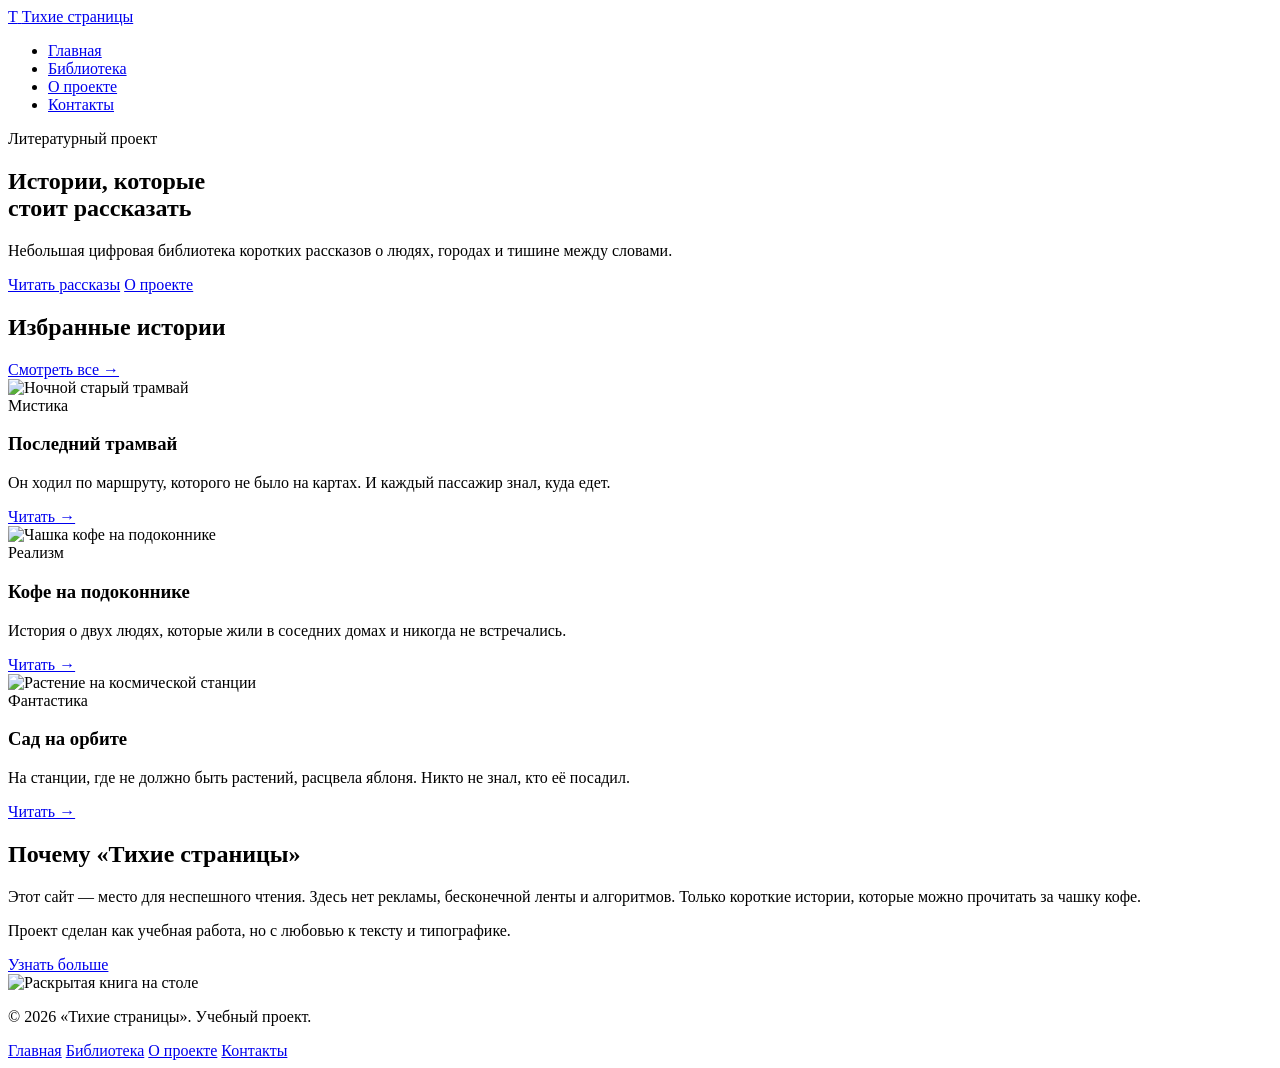
==== index.html @ ff347b94 "Add files via upload" ====
<html lang="ru">
<head>
    <meta charset="UTF-8">
    <meta name="viewport" content="width=device-width, initial-scale=1.0">
    <title>Тихие страницы — истории и рассказы</title>
    <link rel="preconnect" href="https://fonts.googleapis.com">
    <link rel="preconnect" href="https://fonts.gstatic.com" crossorigin>
    <link href="https://fonts.googleapis.com/css2?family=Inter:wght@400;500;600&family=Playfair+Display:ital,wght@0,600;0,700;1,600&display=swap" rel="stylesheet">
    <link rel="stylesheet" href="css/style.css">
</head>
<body>

    <header class="site-header">
        <div class="container header-inner">
            <a href="index.html" class="logo">
                <span class="logo-mark">Т</span>
                <span class="logo-text">Тихие страницы</span>
            </a>

            <nav class="main-nav" aria-label="Основная навигация">
                <ul>
                    <li><a href="index.html" class="active">Главная</a></li>
                    <li><a href="stories.html">Библиотека</a></li>
                    <li><a href="about.html">О проекте</a></li>
                    <li><a href="contact.html">Контакты</a></li>
                </ul>
            </nav>
        </div>
    </header>

    <main>

        <section class="hero">
            <div class="container hero-inner">
                <p class="hero-kicker">Литературный проект</p>
                <h1 class="hero-title">Истории, которые<br>стоит рассказать</h1>
                <p class="hero-subtitle">
                    Небольшая цифровая библиотека коротких рассказов о людях, городах и тишине между словами.
                </p>
                <div class="hero-actions">
                    <a href="stories.html" class="btn btn-primary">Читать рассказы</a>
                    <a href="about.html" class="btn btn-ghost">О проекте</a>
                </div>
            </div>
        </section>

        <section class="featured section">
            <div class="container">
                <div class="section-head">
                    <h2 class="section-title">Избранные истории</h2>
                    <a href="stories.html" class="link-more">Смотреть все →</a>
                </div>

                <div class="card-grid">

                    <article class="story-card">
                        <!-- картинка: ночной старый трамвай на пустой улице -->
                        <img class="card-cover" src="images/cover-tram.jpg" alt="Ночной старый трамвай" loading="lazy">
                        <div class="card-body">
                            <span class="card-tag">Мистика</span>
                            <h3 class="card-title">Последний трамвай</h3>
                            <p class="card-excerpt">
                                Он ходил по маршруту, которого не было на картах. И каждый пассажир знал, куда едет.
                            </p>
                            <a href="#" class="card-link" aria-label="Читать рассказ «Последний трамвай»">Читать →</a>
                        </div>
                    </article>

                    <article class="story-card">
                        <!-- картинка: чашка кофе на подоконнике утром -->
                        <img class="card-cover" src="images/cover-coffee.jpg" alt="Чашка кофе на подоконнике" loading="lazy">
                        <div class="card-body">
                            <span class="card-tag">Реализм</span>
                            <h3 class="card-title">Кофе на подоконнике</h3>
                            <p class="card-excerpt">
                                История о двух людях, которые жили в соседних домах и никогда не встречались.
                            </p>
                            <a href="#" class="card-link" aria-label="Читать рассказ «Кофе на подоконнике»">Читать →</a>
                        </div>
                    </article>

                    <article class="story-card">
                        <!-- картинка: растение на космической станции -->
                        <img class="card-cover" src="images/cover-orbit.jpg" alt="Растение на космической станции" loading="lazy">
                        <div class="card-body">
                            <span class="card-tag">Фантастика</span>
                            <h3 class="card-title">Сад на орбите</h3>
                            <p class="card-excerpt">
                                На станции, где не должно быть растений, расцвела яблоня. Никто не знал, кто её посадил.
                            </p>
                            <a href="#" class="card-link" aria-label="Читать рассказ «Сад на орбите»">Читать →</a>
                        </div>
                    </article>

                </div>
            </div>
        </section>

        <section class="about-preview section">
            <div class="container about-preview-inner">
                <div class="about-text">
                    <h2 class="section-title">Почему «Тихие страницы»</h2>
                    <p>
                        Этот сайт — место для неспешного чтения. Здесь нет рекламы, бесконечной ленты и алгоритмов.
                        Только короткие истории, которые можно прочитать за чашку кофе.
                    </p>
                    <p>
                        Проект сделан как учебная работа, но с любовью к тексту и типографике.
                    </p>
                    <a href="about.html" class="btn btn-outline">Узнать больше</a>
                </div>

                <div class="about-visual">
                    <!-- картинка: раскрытая книга на столе при тёплом свете -->
                    <img class="about-visual-img" src="images/about-visual.jpg" alt="Раскрытая книга на столе" loading="lazy">
                </div>
            </div>
        </section>

    </main>

    <footer class="site-footer">
        <div class="container footer-inner">
            <p class="footer-copy">© 2026 «Тихие страницы». Учебный проект.</p>
            <nav class="footer-nav" aria-label="Навигация в подвале">
                <a href="index.html">Главная</a>
                <a href="stories.html">Библиотека</a>
                <a href="about.html">О проекте</a>
                <a href="contact.html">Контакты</a>
            </nav>
        </div>
    </footer>

</body>
</html>
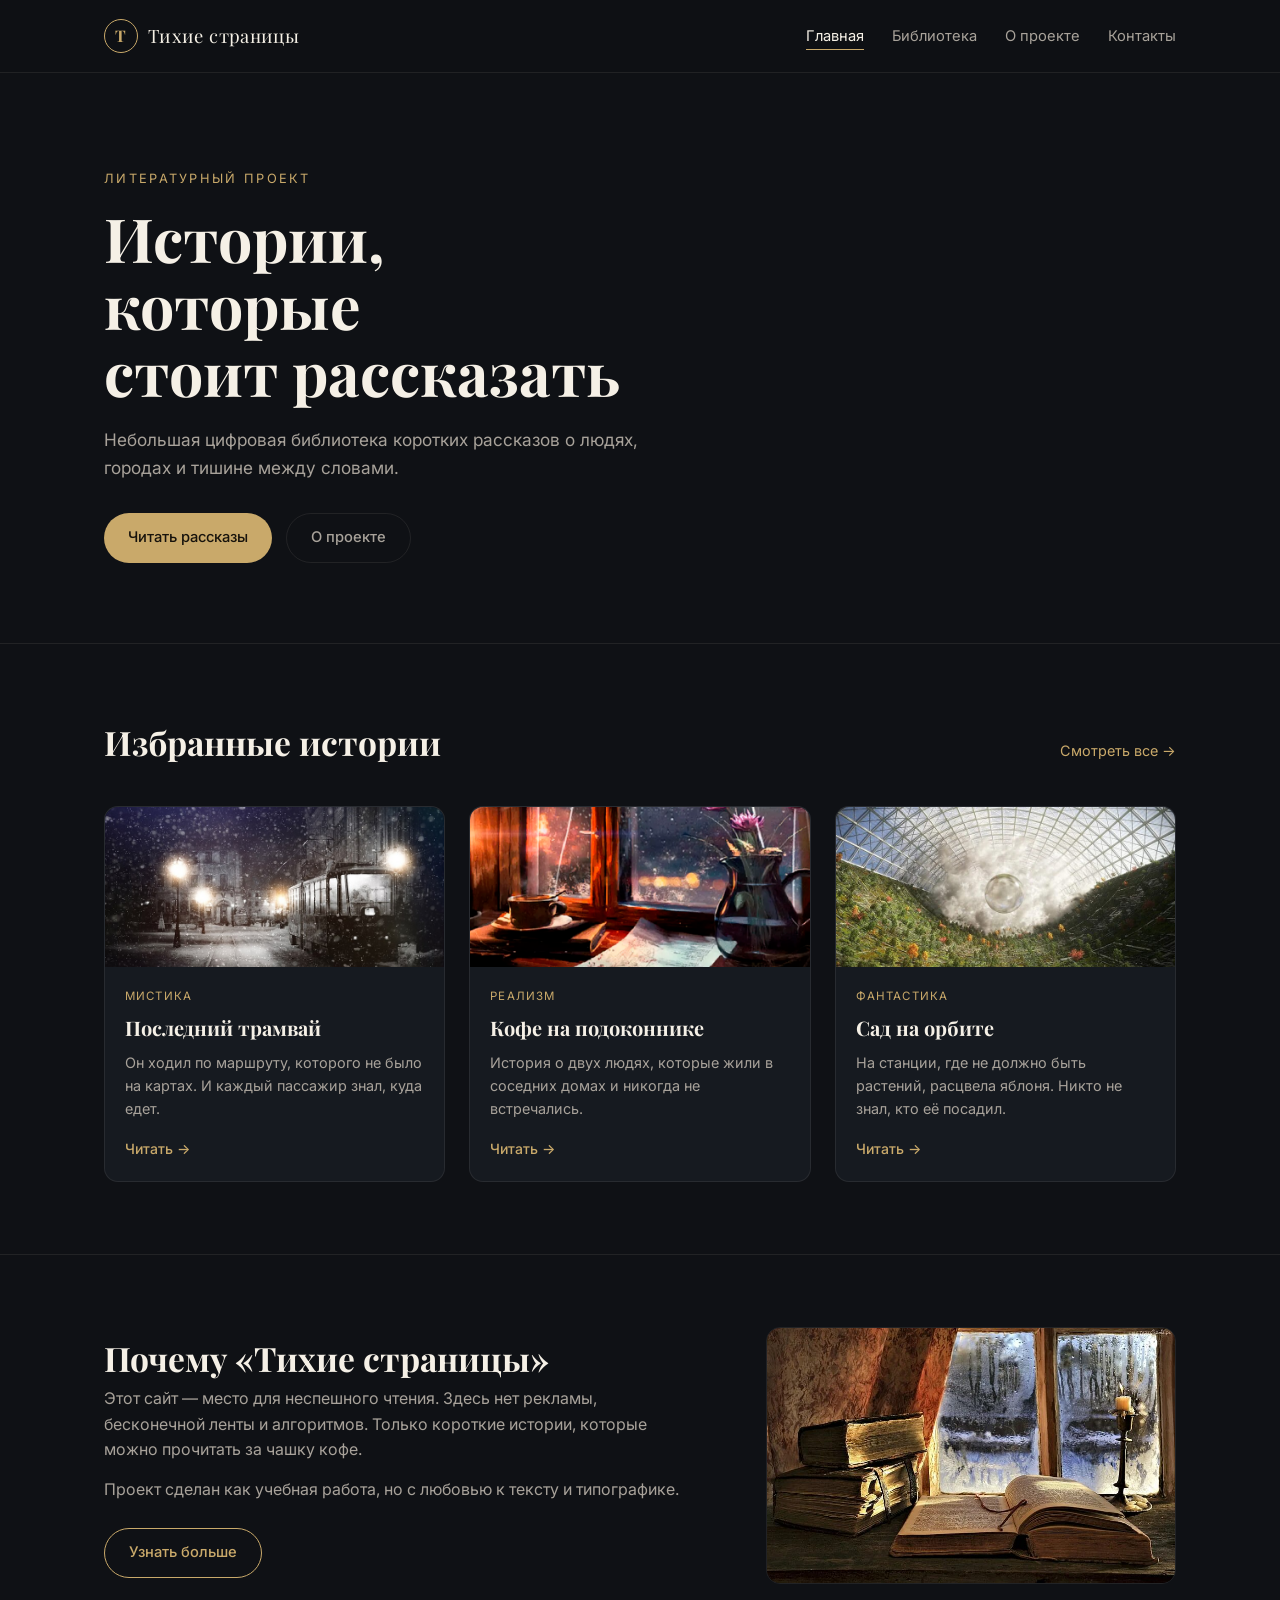
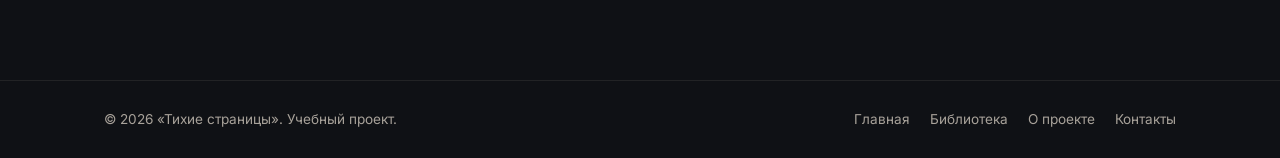
==== commit 9d1ba92a: "index.html" ====
--- a/index.html
+++ b/index.html
@@ -6,7 +6,7 @@
     <link rel="preconnect" href="https://fonts.googleapis.com">
     <link rel="preconnect" href="https://fonts.gstatic.com" crossorigin>
     <link href="https://fonts.googleapis.com/css2?family=Inter:wght@400;500;600&family=Playfair+Display:ital,wght@0,600;0,700;1,600&display=swap" rel="stylesheet">
-    <link rel="stylesheet" href="css/style.css">
+    <link rel="stylesheet" href="style.css">
 </head>
 <body>
 
@@ -55,7 +55,7 @@
 
                     <article class="story-card">
                         <!-- картинка: ночной старый трамвай на пустой улице -->
-                        <img class="card-cover" src="images/cover-tram.jpg" alt="Ночной старый трамвай" loading="lazy">
+                        <img class="card-cover" src="cover-tram.jpg" alt="Ночной старый трамвай" loading="lazy">
                         <div class="card-body">
                             <span class="card-tag">Мистика</span>
                             <h3 class="card-title">Последний трамвай</h3>
@@ -68,7 +68,7 @@
 
                     <article class="story-card">
                         <!-- картинка: чашка кофе на подоконнике утром -->
-                        <img class="card-cover" src="images/cover-coffee.jpg" alt="Чашка кофе на подоконнике" loading="lazy">
+                        <img class="card-cover" src="cover-coffee.jpg" alt="Чашка кофе на подоконнике" loading="lazy">
                         <div class="card-body">
                             <span class="card-tag">Реализм</span>
                             <h3 class="card-title">Кофе на подоконнике</h3>
@@ -81,7 +81,7 @@
 
                     <article class="story-card">
                         <!-- картинка: растение на космической станции -->
-                        <img class="card-cover" src="images/cover-orbit.jpg" alt="Растение на космической станции" loading="lazy">
+                        <img class="card-cover" src="cover-orbit.jpg" alt="Растение на космической станции" loading="lazy">
                         <div class="card-body">
                             <span class="card-tag">Фантастика</span>
                             <h3 class="card-title">Сад на орбите</h3>
@@ -112,7 +112,7 @@
 
                 <div class="about-visual">
                     <!-- картинка: раскрытая книга на столе при тёплом свете -->
-                    <img class="about-visual-img" src="images/about-visual.jpg" alt="Раскрытая книга на столе" loading="lazy">
+                    <img class="about-visual-img" src="about-visual.jpg" alt="Раскрытая книга на столе" loading="lazy">
                 </div>
             </div>
         </section>
@@ -132,4 +132,4 @@
     </footer>
 
 </body>
-</html>+</html>
--- a/style.css
+++ b/style.css
@@ -0,0 +1,706 @@
+:root {
+    --bg: #0f1115;
+    --bg-elevated: #161a20;
+    --text: #f5f0e6;
+    --text-muted: #a8a29a;
+    --accent: #c9a96a;
+    --accent-soft: rgba(201, 169, 106, 0.15);
+    --border: rgba(245, 240, 230, 0.08);
+    --radius: 14px;
+    --font-heading: 'Playfair Display', 'Georgia', serif;
+    --font-body: 'Inter', 'Segoe UI', sans-serif;
+    --container: 1120px;
+}
+
+*,
+*::before,
+*::after {
+    box-sizing: border-box;
+}
+
+html {
+    scroll-behavior: smooth;
+}
+
+body {
+    margin: 0;
+    background-color: var(--bg);
+    color: var(--text);
+    font-family: var(--font-body);
+    font-size: 16px;
+    line-height: 1.6;
+    -webkit-font-smoothing: antialiased;
+}
+
+img {
+    max-width: 100%;
+    display: block;
+}
+
+a {
+    color: inherit;
+    text-decoration: none;
+}
+
+ul {
+    list-style: none;
+    margin: 0;
+    padding: 0;
+}
+
+.container {
+    width: 100%;
+    max-width: var(--container);
+    margin: 0 auto;
+    padding: 0 24px;
+}
+
+.site-header {
+    border-bottom: 1px solid var(--border);
+    background-color: rgba(15, 17, 21, 0.85);
+    backdrop-filter: blur(12px);
+    position: sticky;
+    top: 0;
+    z-index: 100;
+}
+
+.header-inner {
+    display: flex;
+    align-items: center;
+    justify-content: space-between;
+    min-height: 72px;
+    gap: 24px;
+}
+
+.logo {
+    display: inline-flex;
+    align-items: center;
+    gap: 10px;
+    font-family: var(--font-heading);
+    font-size: 1.15rem;
+    letter-spacing: 0.02em;
+}
+
+.logo-mark {
+    display: inline-flex;
+    align-items: center;
+    justify-content: center;
+    width: 34px;
+    height: 34px;
+    border: 1px solid var(--accent);
+    border-radius: 50%;
+    color: var(--accent);
+    font-weight: 700;
+    font-size: 1rem;
+}
+
+.main-nav ul {
+    display: flex;
+    gap: 28px;
+}
+
+.main-nav a {
+    font-size: 0.92rem;
+    color: var(--text-muted);
+    transition: color 0.2s ease;
+    padding-bottom: 4px;
+    border-bottom: 1px solid transparent;
+}
+
+.main-nav a:hover,
+.main-nav a.active {
+    color: var(--text);
+    border-bottom-color: var(--accent);
+}
+
+.hero {
+    padding: 96px 0 80px;
+    border-bottom: 1px solid var(--border);
+    background-color: var(--bg);
+}
+
+.hero-kicker {
+    color: var(--accent);
+    font-size: 0.8rem;
+    letter-spacing: 0.18em;
+    text-transform: uppercase;
+    margin: 0 0 16px;
+}
+
+.hero-title {
+    font-family: var(--font-heading);
+    font-size: clamp(2.4rem, 5vw, 3.8rem);
+    line-height: 1.1;
+    margin: 0 0 20px;
+    max-width: 14ch;
+}
+
+.hero-subtitle {
+    color: var(--text-muted);
+    font-size: 1.08rem;
+    max-width: 52ch;
+    margin: 0 0 32px;
+}
+
+.hero-actions {
+    display: flex;
+    flex-wrap: wrap;
+    gap: 14px;
+}
+
+.btn {
+    display: inline-flex;
+    align-items: center;
+    justify-content: center;
+    padding: 12px 24px;
+    border-radius: 999px;
+    font-size: 0.92rem;
+    font-weight: 500;
+    transition: transform 0.15s ease, background-color 0.2s ease, border-color 0.2s ease;
+}
+
+.btn:active {
+    transform: scale(0.98);
+}
+
+.btn-primary {
+    background-color: var(--accent);
+    color: #17130c;
+}
+
+.btn-primary:hover {
+    background-color: #d9bc84;
+}
+
+.btn-ghost {
+    border: 1px solid var(--border);
+    color: var(--text-muted);
+}
+
+.btn-ghost:hover {
+    border-color: var(--accent);
+    color: var(--text);
+}
+
+.btn-outline {
+    border: 1px solid var(--accent);
+    color: var(--accent);
+}
+
+.btn-outline:hover {
+    background-color: var(--accent-soft);
+}
+
+.section {
+    padding: 72px 0;
+}
+
+.section-head {
+    display: flex;
+    align-items: baseline;
+    justify-content: space-between;
+    gap: 24px;
+    margin-bottom: 36px;
+    flex-wrap: wrap;
+}
+
+.section-title {
+    font-family: var(--font-heading);
+    font-size: clamp(1.6rem, 3vw, 2.1rem);
+    margin: 0;
+}
+
+.link-more {
+    color: var(--accent);
+    font-size: 0.9rem;
+    white-space: nowrap;
+}
+
+.link-more:hover {
+    text-decoration: underline;
+}
+
+.card-grid {
+    display: grid;
+    grid-template-columns: repeat(auto-fill, minmax(280px, 1fr));
+    gap: 24px;
+}
+
+.story-card {
+    background-color: var(--bg-elevated);
+    border: 1px solid var(--border);
+    border-radius: var(--radius);
+    overflow: hidden;
+    display: flex;
+    flex-direction: column;
+    transition: transform 0.2s ease, border-color 0.2s ease;
+}
+
+.story-card:hover {
+    transform: translateY(-4px);
+    border-color: var(--accent-soft);
+}
+
+.card-cover {
+    width: 100%;
+    height: 160px;
+    object-fit: cover;
+    display: block;
+}
+
+.card-body {
+    padding: 20px;
+    display: flex;
+    flex-direction: column;
+    gap: 10px;
+    flex: 1;
+}
+
+.card-tag {
+    font-size: 0.72rem;
+    letter-spacing: 0.1em;
+    text-transform: uppercase;
+    color: var(--accent);
+}
+
+.card-title {
+    font-family: var(--font-heading);
+    font-size: 1.25rem;
+    margin: 0;
+    line-height: 1.3;
+}
+
+.card-excerpt {
+    color: var(--text-muted);
+    font-size: 0.9rem;
+    margin: 0;
+    flex: 1;
+}
+
+.card-link {
+    color: var(--accent);
+    font-size: 0.88rem;
+    font-weight: 500;
+    margin-top: 8px;
+}
+
+.card-link:hover {
+    text-decoration: underline;
+}
+
+.about-preview {
+    border-top: 1px solid var(--border);
+}
+
+.about-preview-inner {
+    display: grid;
+    grid-template-columns: 1.2fr 0.8fr;
+    gap: 48px;
+    align-items: center;
+}
+
+.about-text p {
+    color: var(--text-muted);
+    margin: 0 0 14px;
+    max-width: 58ch;
+}
+
+.about-text .btn {
+    margin-top: 12px;
+}
+
+.about-visual-img {
+    width: 100%;
+    height: 100%;
+    min-height: 200px;
+    max-height: 320px;
+    object-fit: cover;
+    border-radius: var(--radius);
+    border: 1px solid var(--border);
+}
+
+.site-footer {
+    border-top: 1px solid var(--border);
+    padding: 28px 0;
+    margin-top: 24px;
+}
+
+.footer-inner {
+    display: flex;
+    align-items: center;
+    justify-content: space-between;
+    gap: 20px;
+    flex-wrap: wrap;
+}
+
+.footer-copy {
+    color: var(--text-muted);
+    font-size: 0.85rem;
+    margin: 0;
+}
+
+.footer-nav {
+    display: flex;
+    gap: 20px;
+    flex-wrap: wrap;
+}
+
+.footer-nav a {
+    color: var(--text-muted);
+    font-size: 0.85rem;
+    transition: color 0.2s ease;
+}
+
+.footer-nav a:hover {
+    color: var(--accent);
+}
+
+@media (max-width: 820px) {
+    .header-inner {
+        flex-direction: column;
+        justify-content: center;
+        padding: 16px 0;
+        gap: 12px;
+    }
+
+    .main-nav ul {
+        gap: 18px;
+        flex-wrap: wrap;
+        justify-content: center;
+    }
+
+    .hero {
+        padding: 64px 0 56px;
+    }
+
+    .about-preview-inner {
+        grid-template-columns: 1fr;
+        gap: 28px;
+    }
+
+    .section {
+        padding: 52px 0;
+    }
+}
+
+@media (max-width: 480px) {
+    .container {
+        padding: 0 16px;
+    }
+
+    .hero-title {
+        font-size: 2rem;
+    }
+
+    .hero-actions {
+        flex-direction: column;
+        align-items: stretch;
+    }
+
+    .btn {
+        width: 100%;
+    }
+
+    .section-head {
+        flex-direction: column;
+        align-items: flex-start;
+        gap: 8px;
+    }
+}
+.page-header {
+    padding: 64px 0 32px;
+    border-bottom: 1px solid var(--border);
+    background: radial-gradient(ellipse at 50% 0%, rgba(201, 169, 106, 0.05), transparent 70%);
+    text-align: center;
+}
+
+.page-title {
+    font-family: var(--font-heading);
+    font-size: clamp(2.2rem, 4vw, 3.2rem);
+    margin: 0 0 12px;
+    color: var(--accent);
+}
+
+.page-desc {
+    color: var(--text-muted);
+    font-size: 1.05rem;
+    max-width: 60ch;
+    margin: 0 auto;
+}
+
+.catalog {
+    padding-top: 48px;
+}
+.bg-elevated {
+    background-color: var(--bg-elevated);
+    border-top: 1px solid var(--border);
+    border-bottom: 1px solid var(--border);
+}
+
+.text-center {
+    text-align: center;
+}
+
+.about-manifesto {
+    max-width: 800px;
+    margin: 0 auto;
+    text-align: center;
+}
+
+.about-manifesto .section-title {
+    margin-bottom: 24px;
+}
+
+.manifesto-lead {
+    font-family: var(--font-heading);
+    font-size: 1.4rem;
+    color: var(--text);
+    line-height: 1.5;
+    margin-bottom: 20px;
+}
+
+.about-manifesto p {
+    color: var(--text-muted);
+    font-size: 1.05rem;
+    line-height: 1.7;
+    margin-bottom: 16px;
+}
+
+/* Сетка принципов */
+.principles-grid {
+    display: grid;
+    grid-template-columns: repeat(auto-fit, minmax(250px, 1fr));
+    gap: 32px;
+}
+
+.principle-card {
+    padding: 32px;
+    background-color: var(--bg);
+    border: 1px solid var(--border);
+    border-radius: var(--radius);
+    transition: transform 0.2s ease, border-color 0.2s ease;
+}
+
+.principle-card:hover {
+    transform: translateY(-4px);
+    border-color: var(--accent-soft);
+}
+
+.principle-num {
+    display: block;
+    font-family: var(--font-heading);
+    font-size: 2.5rem;
+    color: var(--accent);
+    opacity: 0.5;
+    margin-bottom: 16px;
+    line-height: 1;
+}
+
+.principle-card h3 {
+    margin-top: 0;
+    margin-bottom: 12px;
+}
+
+.principle-card p {
+    color: var(--text-muted);
+    font-size: 0.95rem;
+    margin: 0;
+}
+
+/* Цитата */
+.quote-block {
+    max-width: 900px;
+    margin: 0 auto;
+    text-align: center;
+    padding: 48px 24px;
+    border-top: 1px solid var(--border);
+    border-bottom: 1px solid var(--border);
+    background: radial-gradient(ellipse at center, rgba(201, 169, 106, 0.03), transparent 70%);
+}
+
+.quote-text {
+    font-family: var(--font-heading);
+    font-size: clamp(1.5rem, 3vw, 2rem);
+    line-height: 1.4;
+    color: var(--text);
+    font-style: italic;
+    margin: 0 0 16px;
+}
+
+.quote-author {
+    color: var(--accent);
+    font-size: 0.9rem;
+    letter-spacing: 0.1em;
+    text-transform: uppercase;
+}
+
+@media (max-width: 480px) {
+    .manifesto-lead {
+        font-size: 1.2rem;
+    }
+    .principle-card {
+        padding: 24px;
+    }
+}
+.contact-container {
+    display: grid;
+    grid-template-columns: 1fr 1fr; /* Сделал колонки равными */
+    gap: 48px;
+    align-items: start;
+    max-width: 1000px;
+    margin: 0 auto;
+}
+
+/* Форма */
+.contact-form {
+    display: flex;
+    flex-direction: column;
+    gap: 20px;
+}
+
+.form-group {
+    display: flex;
+    flex-direction: column;
+    gap: 8px;
+}
+
+.form-group label {
+    font-size: 0.9rem;
+    color: var(--text-muted);
+    font-weight: 500;
+}
+
+.form-group input,
+.form-group textarea {
+    background-color: var(--bg-elevated);
+    border: 1px solid var(--border);
+    border-radius: 8px;
+    padding: 14px 16px;
+    color: var(--text);
+    font-family: var(--font-body);
+    font-size: 1rem;
+    transition: border-color 0.2s ease, box-shadow 0.2s ease;
+}
+
+.form-group input:focus,
+.form-group textarea:focus {
+    outline: none;
+    border-color: var(--accent);
+    box-shadow: 0 0 0 3px var(--accent-soft);
+}
+
+.form-group textarea {
+    resize: vertical;
+    min-height: 140px;
+}
+
+.contact-form .btn {
+    align-self: flex-start;
+    cursor: pointer;
+    border: none;
+    font-family: inherit;
+    margin-top: 8px;
+}
+
+/* Правая колонка */
+.contact-info {
+    background-color: var(--bg-elevated);
+    padding: 32px;
+    border-radius: var(--radius);
+    border: 1px solid var(--border);
+}
+
+/* Карточка редактора */
+.editor-card {
+    display: flex;
+    align-items: center;
+    gap: 16px;
+    margin-bottom: 24px;
+    padding-bottom: 24px;
+    border-bottom: 1px solid var(--border);
+}
+
+.editor-avatar {
+    width: 72px;
+    height: 72px;
+    border-radius: 50%;
+    object-fit: cover; /* Чтобы фото не плющилось, а обрезалось ровно в круг */
+    border: 2px solid var(--accent);
+    flex-shrink: 0;
+}
+.editor-role {
+    font-size: 0.85rem;
+    color: var(--accent);
+    text-transform: uppercase;
+    letter-spacing: 0.05em;
+    margin: 0;
+}
+
+.contact-text {
+    color: var(--text-muted);
+    font-size: 0.95rem;
+    margin-bottom: 24px;
+    line-height: 1.6;
+}
+
+/* Список контактов */
+.contact-list {
+    display: flex;
+    flex-direction: column;
+    gap: 16px;
+    margin-bottom: 32px;
+}
+
+.contact-list li {
+    display: flex;
+    flex-direction: column;
+    gap: 4px;
+}
+
+.contact-label {
+    font-size: 0.8rem;
+    text-transform: uppercase;
+    letter-spacing: 0.05em;
+    color: var(--accent);
+}
+
+.contact-list a,
+.contact-list span {
+    font-size: 1.05rem;
+    color: var(--text);
+    transition: color 0.2s ease;
+}
+
+.contact-list a:hover {
+    color: var(--accent);
+}
+
+/* Соцсети */
+.socials {
+    display: flex;
+    gap: 12px;
+    flex-wrap: wrap;
+}
+
+.social-link {
+    display: inline-block;
+    padding: 8px 16px;
+    border: 1px solid var(--border);
+    border-radius: 999px;
+    font-size: 0.85rem;
+    color: var(--text-muted);
+    transition: border-color 0.2s ease, color 0.2s ease;
+}
+
+.social-link:hover {
+    border-color: var(--accent);
+    color: var(--text);
+}
+
+/* Адаптивность */
+@media (max-width: 820px) {
+    .contact-container {
+        grid-template-columns: 1fr;
+        gap: 40px;
+    }
+}
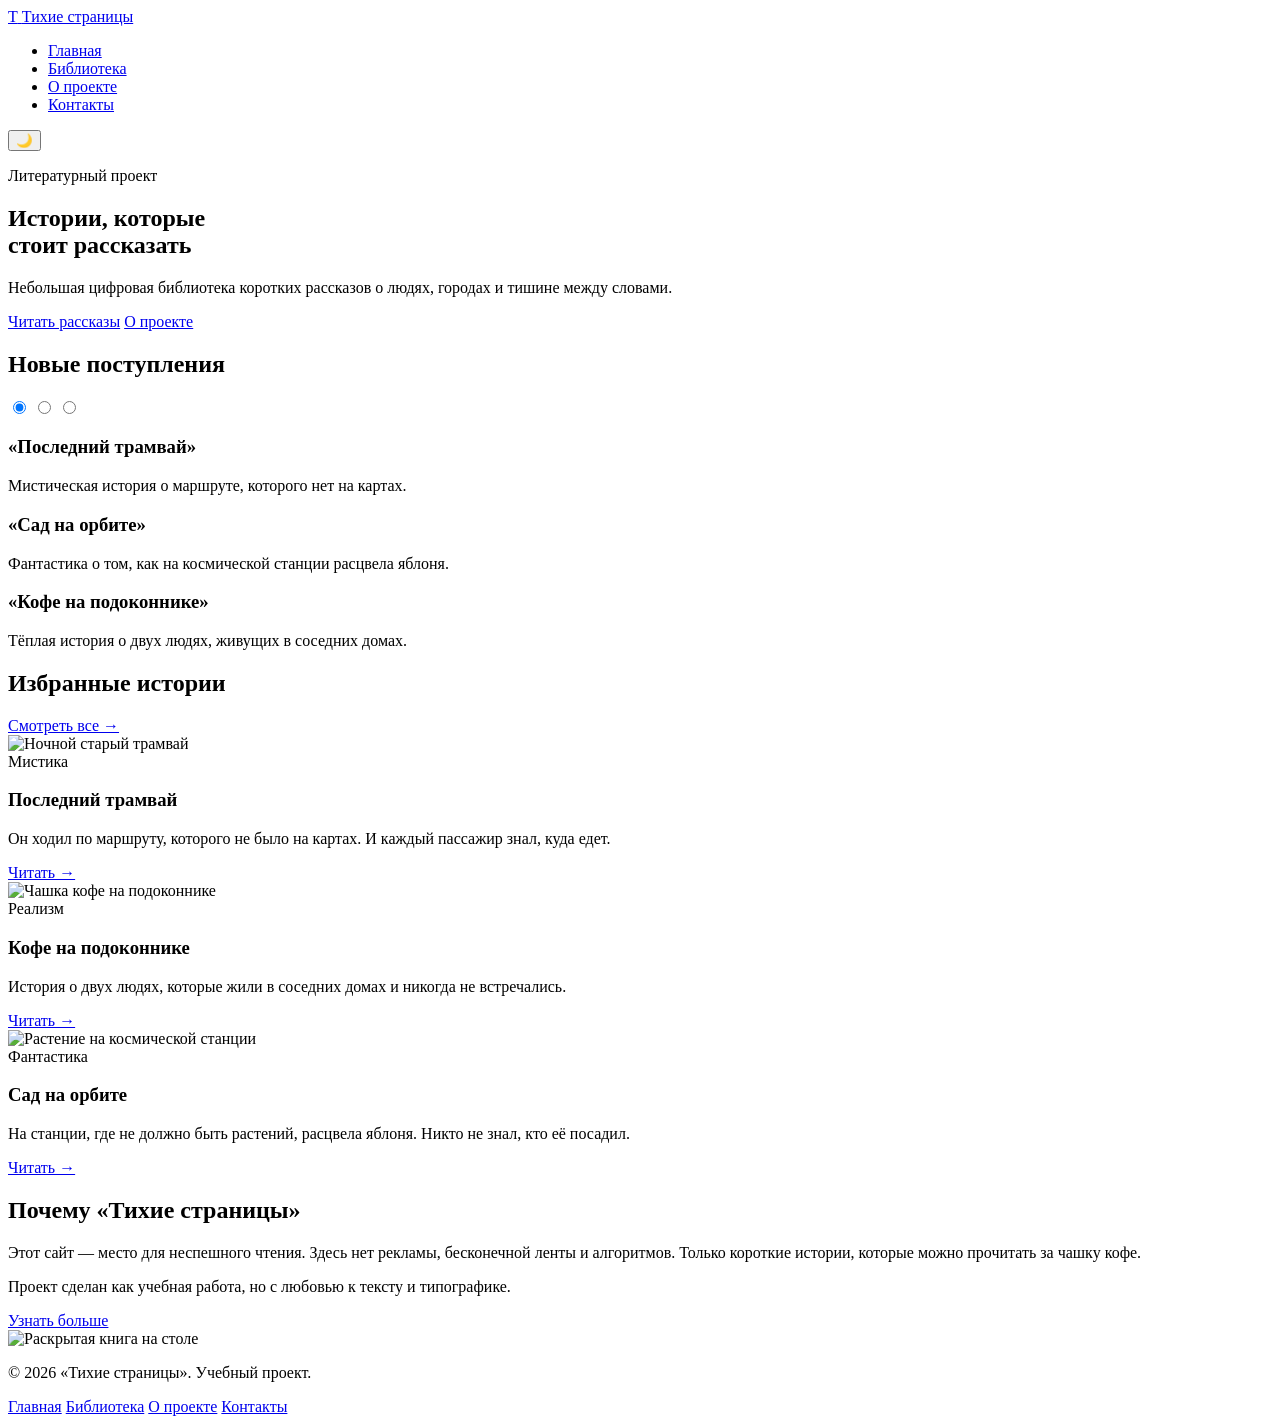
==== commit 6dc678f1: "index.html" ====
--- a/index.html
+++ b/index.html
@@ -6,7 +6,7 @@
     <link rel="preconnect" href="https://fonts.googleapis.com">
     <link rel="preconnect" href="https://fonts.gstatic.com" crossorigin>
     <link href="https://fonts.googleapis.com/css2?family=Inter:wght@400;500;600&family=Playfair+Display:ital,wght@0,600;0,700;1,600&display=swap" rel="stylesheet">
-    <link rel="stylesheet" href="style.css">
+    <link rel="stylesheet" href="css/style.css">
 </head>
 <body>
 
@@ -24,7 +24,8 @@
                     <li><a href="about.html">О проекте</a></li>
                     <li><a href="contact.html">Контакты</a></li>
                 </ul>
-            </nav>
+          <button id="theme-toggle" class="theme-btn" title="Сменить тему">🌙</button> 
+ </nav>
         </div>
     </header>
 
@@ -42,6 +43,38 @@
                     <a href="about.html" class="btn btn-ghost">О проекте</a>
                 </div>
             </div>
+<!-- АДАПТИВНЫЙ СЛАЙДЕР -->
+        <section class="slider-section section">
+            <div class="container">
+                <h2 class="section-title">Новые поступления</h2>
+                <div class="slider-container">
+                    <input type="radio" name="slider" id="slide1" checked>
+                    <input type="radio" name="slider" id="slide2">
+                    <input type="radio" name="slider" id="slide3">
+                    
+                    <div class="slides">
+                        <div class="slide slide-content-1">
+                            <h3>«Последний трамвай»</h3>
+                            <p>Мистическая история о маршруте, которого нет на картах.</p>
+                        </div>
+                        <div class="slide slide-content-2">
+                            <h3>«Сад на орбите»</h3>
+                            <p>Фантастика о том, как на космической станции расцвела яблоня.</p>
+                        </div>
+                        <div class="slide slide-content-3">
+                            <h3>«Кофе на подоконнике»</h3>
+                            <p>Тёплая история о двух людях, живущих в соседних домах.</p>
+                        </div>
+                    </div>
+                    
+                    <div class="slider-nav">
+                        <label for="slide1"></label>
+                        <label for="slide2"></label>
+                        <label for="slide3"></label>
+                    </div>
+                </div>
+            </div>
+        </section>
         </section>
 
         <section class="featured section">
@@ -55,7 +88,7 @@
 
                     <article class="story-card">
                         <!-- картинка: ночной старый трамвай на пустой улице -->
-                        <img class="card-cover" src="cover-tram.jpg" alt="Ночной старый трамвай" loading="lazy">
+                        <img class="card-cover" src="images/cover-tram.jpg" alt="Ночной старый трамвай" loading="lazy">
                         <div class="card-body">
                             <span class="card-tag">Мистика</span>
                             <h3 class="card-title">Последний трамвай</h3>
@@ -68,7 +101,7 @@
 
                     <article class="story-card">
                         <!-- картинка: чашка кофе на подоконнике утром -->
-                        <img class="card-cover" src="cover-coffee.jpg" alt="Чашка кофе на подоконнике" loading="lazy">
+                        <img class="card-cover" src="images/cover-coffee.jpg" alt="Чашка кофе на подоконнике" loading="lazy">
                         <div class="card-body">
                             <span class="card-tag">Реализм</span>
                             <h3 class="card-title">Кофе на подоконнике</h3>
@@ -81,7 +114,7 @@
 
                     <article class="story-card">
                         <!-- картинка: растение на космической станции -->
-                        <img class="card-cover" src="cover-orbit.jpg" alt="Растение на космической станции" loading="lazy">
+                        <img class="card-cover" src="images/cover-orbit.jpg" alt="Растение на космической станции" loading="lazy">
                         <div class="card-body">
                             <span class="card-tag">Фантастика</span>
                             <h3 class="card-title">Сад на орбите</h3>
@@ -112,7 +145,7 @@
 
                 <div class="about-visual">
                     <!-- картинка: раскрытая книга на столе при тёплом свете -->
-                    <img class="about-visual-img" src="about-visual.jpg" alt="Раскрытая книга на столе" loading="lazy">
+                    <img class="about-visual-img" src="images/about-visual.jpg" alt="Раскрытая книга на столе" loading="lazy">
                 </div>
             </div>
         </section>
@@ -130,6 +163,6 @@
             </nav>
         </div>
     </footer>
-
+<script src="script.js"></script>
 </body>
 </html>
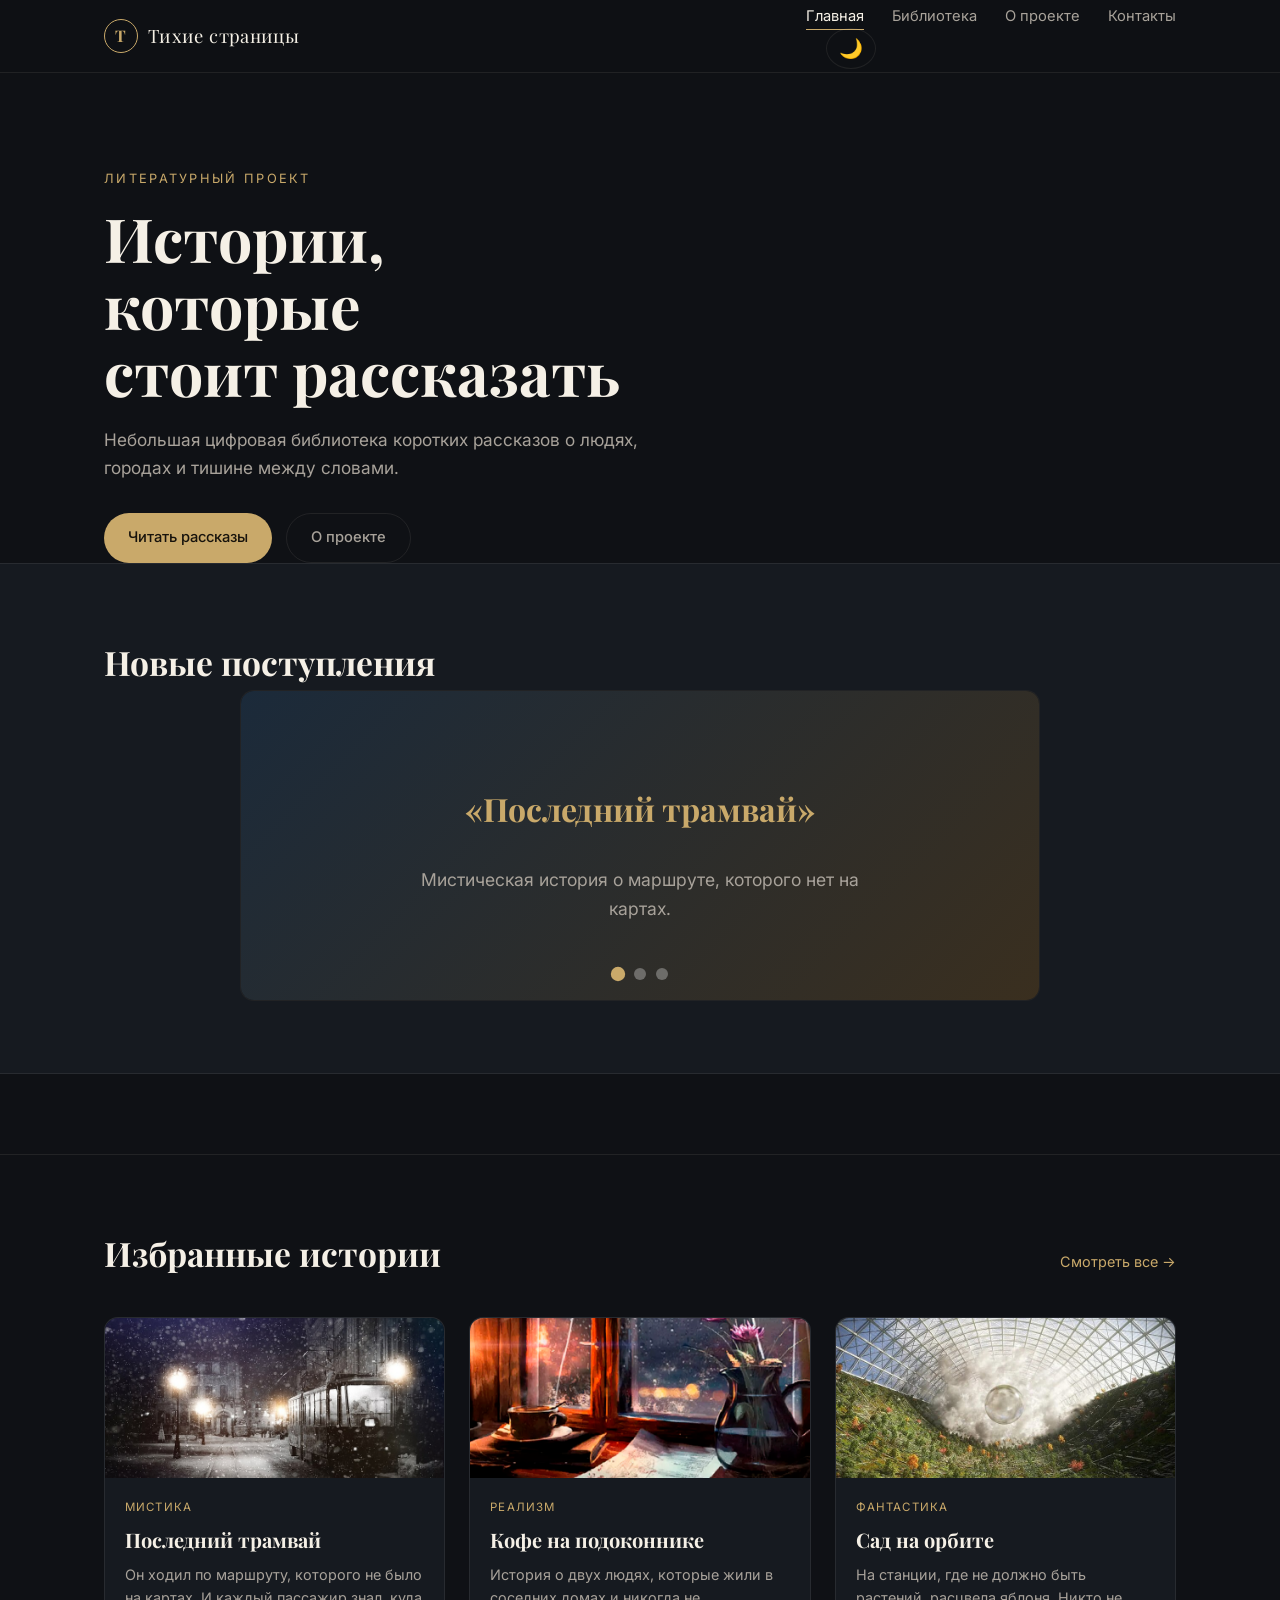
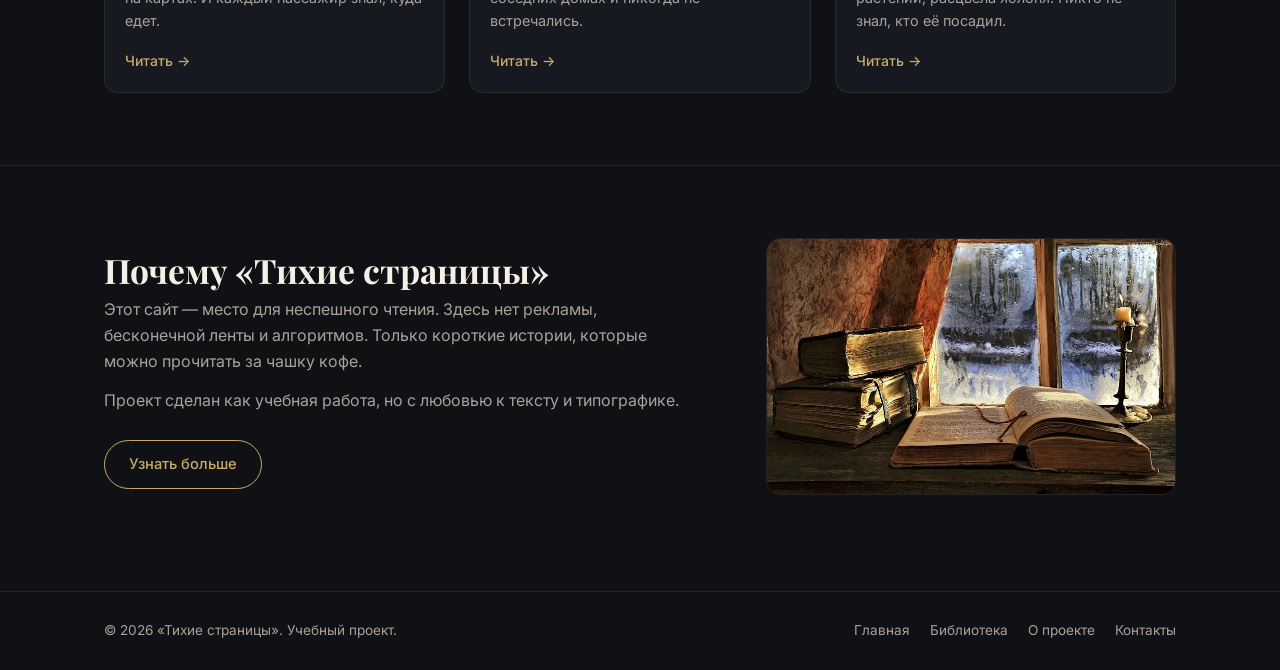
==== commit 114323bd: "index.html" ====
--- a/index.html
+++ b/index.html
@@ -6,7 +6,7 @@
     <link rel="preconnect" href="https://fonts.googleapis.com">
     <link rel="preconnect" href="https://fonts.gstatic.com" crossorigin>
     <link href="https://fonts.googleapis.com/css2?family=Inter:wght@400;500;600&family=Playfair+Display:ital,wght@0,600;0,700;1,600&display=swap" rel="stylesheet">
-    <link rel="stylesheet" href="css/style.css">
+    <link rel="stylesheet" href="style.css">
 </head>
 <body>
 
@@ -88,7 +88,7 @@
 
                     <article class="story-card">
                         <!-- картинка: ночной старый трамвай на пустой улице -->
-                        <img class="card-cover" src="images/cover-tram.jpg" alt="Ночной старый трамвай" loading="lazy">
+                        <img class="card-cover" src="cover-tram.jpg" alt="Ночной старый трамвай" loading="lazy">
                         <div class="card-body">
                             <span class="card-tag">Мистика</span>
                             <h3 class="card-title">Последний трамвай</h3>
@@ -101,7 +101,7 @@
 
                     <article class="story-card">
                         <!-- картинка: чашка кофе на подоконнике утром -->
-                        <img class="card-cover" src="images/cover-coffee.jpg" alt="Чашка кофе на подоконнике" loading="lazy">
+                        <img class="card-cover" src="cover-coffee.jpg" alt="Чашка кофе на подоконнике" loading="lazy">
                         <div class="card-body">
                             <span class="card-tag">Реализм</span>
                             <h3 class="card-title">Кофе на подоконнике</h3>
@@ -114,7 +114,7 @@
 
                     <article class="story-card">
                         <!-- картинка: растение на космической станции -->
-                        <img class="card-cover" src="images/cover-orbit.jpg" alt="Растение на космической станции" loading="lazy">
+                        <img class="card-cover" src="cover-orbit.jpg" alt="Растение на космической станции" loading="lazy">
                         <div class="card-body">
                             <span class="card-tag">Фантастика</span>
                             <h3 class="card-title">Сад на орбите</h3>
@@ -145,7 +145,7 @@
 
                 <div class="about-visual">
                     <!-- картинка: раскрытая книга на столе при тёплом свете -->
-                    <img class="about-visual-img" src="images/about-visual.jpg" alt="Раскрытая книга на столе" loading="lazy">
+                    <img class="about-visual-img" src="about-visual.jpg" alt="Раскрытая книга на столе" loading="lazy">
                 </div>
             </div>
         </section>
--- a/style.css
+++ b/style.css
@@ -0,0 +1,822 @@
+:root {
+    --bg: #0f1115;
+    --bg-elevated: #161a20;
+    --text: #f5f0e6;
+    --text-muted: #a8a29a;
+    --accent: #c9a96a;
+    --accent-soft: rgba(201, 169, 106, 0.15);
+    --border: rgba(245, 240, 230, 0.08);
+    --radius: 14px;
+    --font-heading: 'Playfair Display', 'Georgia', serif;
+    --font-body: 'Inter', 'Segoe UI', sans-serif;
+    --container: 1120px;
+}
+
+*,
+*::before,
+*::after {
+    box-sizing: border-box;
+}
+
+html {
+    scroll-behavior: smooth;
+}
+
+body {
+    margin: 0;
+    background-color: var(--bg);
+    color: var(--text);
+    font-family: var(--font-body);
+    font-size: 16px;
+    line-height: 1.6;
+    -webkit-font-smoothing: antialiased;
+}
+
+img {
+    max-width: 100%;
+    display: block;
+}
+
+a {
+    color: inherit;
+    text-decoration: none;
+}
+
+ul {
+    list-style: none;
+    margin: 0;
+    padding: 0;
+}
+
+.container {
+    width: 100%;
+    max-width: var(--container);
+    margin: 0 auto;
+    padding: 0 24px;
+}
+
+.site-header {
+    border-bottom: 1px solid var(--border);
+    background-color: rgba(15, 17, 21, 0.85);
+    backdrop-filter: blur(12px);
+    position: sticky;
+    top: 0;
+    z-index: 100;
+}
+
+.header-inner {
+    display: flex;
+    align-items: center;
+    justify-content: space-between;
+    min-height: 72px;
+    gap: 24px;
+}
+
+.logo {
+    display: inline-flex;
+    align-items: center;
+    gap: 10px;
+    font-family: var(--font-heading);
+    font-size: 1.15rem;
+    letter-spacing: 0.02em;
+}
+
+.logo-mark {
+    display: inline-flex;
+    align-items: center;
+    justify-content: center;
+    width: 34px;
+    height: 34px;
+    border: 1px solid var(--accent);
+    border-radius: 50%;
+    color: var(--accent);
+    font-weight: 700;
+    font-size: 1rem;
+}
+
+.main-nav ul {
+    display: flex;
+    gap: 28px;
+}
+
+.main-nav a {
+    font-size: 0.92rem;
+    color: var(--text-muted);
+    transition: color 0.2s ease;
+    padding-bottom: 4px;
+    border-bottom: 1px solid transparent;
+}
+
+.main-nav a:hover,
+.main-nav a.active {
+    color: var(--text);
+    border-bottom-color: var(--accent);
+}
+
+.hero {
+    padding: 96px 0 80px;
+    border-bottom: 1px solid var(--border);
+    background-color: var(--bg);
+}
+
+.hero-kicker {
+    color: var(--accent);
+    font-size: 0.8rem;
+    letter-spacing: 0.18em;
+    text-transform: uppercase;
+    margin: 0 0 16px;
+}
+
+.hero-title {
+    font-family: var(--font-heading);
+    font-size: clamp(2.4rem, 5vw, 3.8rem);
+    line-height: 1.1;
+    margin: 0 0 20px;
+    max-width: 14ch;
+}
+
+.hero-subtitle {
+    color: var(--text-muted);
+    font-size: 1.08rem;
+    max-width: 52ch;
+    margin: 0 0 32px;
+}
+
+.hero-actions {
+    display: flex;
+    flex-wrap: wrap;
+    gap: 14px;
+}
+
+.btn {
+    display: inline-flex;
+    align-items: center;
+    justify-content: center;
+    padding: 12px 24px;
+    border-radius: 999px;
+    font-size: 0.92rem;
+    font-weight: 500;
+    transition: transform 0.15s ease, background-color 0.2s ease, border-color 0.2s ease;
+}
+
+.btn:active {
+    transform: scale(0.98);
+}
+
+.btn-primary {
+    background-color: var(--accent);
+    color: #17130c;
+}
+
+.btn-primary:hover {
+    background-color: #d9bc84;
+}
+
+.btn-ghost {
+    border: 1px solid var(--border);
+    color: var(--text-muted);
+}
+
+.btn-ghost:hover {
+    border-color: var(--accent);
+    color: var(--text);
+}
+
+.btn-outline {
+    border: 1px solid var(--accent);
+    color: var(--accent);
+}
+
+.btn-outline:hover {
+    background-color: var(--accent-soft);
+}
+
+.section {
+    padding: 72px 0;
+}
+
+.section-head {
+    display: flex;
+    align-items: baseline;
+    justify-content: space-between;
+    gap: 24px;
+    margin-bottom: 36px;
+    flex-wrap: wrap;
+}
+
+.section-title {
+    font-family: var(--font-heading);
+    font-size: clamp(1.6rem, 3vw, 2.1rem);
+    margin: 0;
+}
+
+.link-more {
+    color: var(--accent);
+    font-size: 0.9rem;
+    white-space: nowrap;
+}
+
+.link-more:hover {
+    text-decoration: underline;
+}
+
+.card-grid {
+    display: grid;
+    grid-template-columns: repeat(auto-fill, minmax(280px, 1fr));
+    gap: 24px;
+}
+
+.story-card {
+    background-color: var(--bg-elevated);
+    border: 1px solid var(--border);
+    border-radius: var(--radius);
+    overflow: hidden;
+    display: flex;
+    flex-direction: column;
+    transition: transform 0.2s ease, border-color 0.2s ease;
+}
+
+.story-card:hover {
+    transform: translateY(-4px);
+    border-color: var(--accent-soft);
+}
+
+.card-cover {
+    width: 100%;
+    height: 160px;
+    object-fit: cover;
+    display: block;
+}
+
+.card-body {
+    padding: 20px;
+    display: flex;
+    flex-direction: column;
+    gap: 10px;
+    flex: 1;
+}
+
+.card-tag {
+    font-size: 0.72rem;
+    letter-spacing: 0.1em;
+    text-transform: uppercase;
+    color: var(--accent);
+}
+
+.card-title {
+    font-family: var(--font-heading);
+    font-size: 1.25rem;
+    margin: 0;
+    line-height: 1.3;
+}
+
+.card-excerpt {
+    color: var(--text-muted);
+    font-size: 0.9rem;
+    margin: 0;
+    flex: 1;
+}
+
+.card-link {
+    color: var(--accent);
+    font-size: 0.88rem;
+    font-weight: 500;
+    margin-top: 8px;
+}
+
+.card-link:hover {
+    text-decoration: underline;
+}
+
+.about-preview {
+    border-top: 1px solid var(--border);
+}
+
+.about-preview-inner {
+    display: grid;
+    grid-template-columns: 1.2fr 0.8fr;
+    gap: 48px;
+    align-items: center;
+}
+
+.about-text p {
+    color: var(--text-muted);
+    margin: 0 0 14px;
+    max-width: 58ch;
+}
+
+.about-text .btn {
+    margin-top: 12px;
+}
+
+.about-visual-img {
+    width: 100%;
+    height: 100%;
+    min-height: 200px;
+    max-height: 320px;
+    object-fit: cover;
+    border-radius: var(--radius);
+    border: 1px solid var(--border);
+}
+
+.site-footer {
+    border-top: 1px solid var(--border);
+    padding: 28px 0;
+    margin-top: 24px;
+}
+
+.footer-inner {
+    display: flex;
+    align-items: center;
+    justify-content: space-between;
+    gap: 20px;
+    flex-wrap: wrap;
+}
+
+.footer-copy {
+    color: var(--text-muted);
+    font-size: 0.85rem;
+    margin: 0;
+}
+
+.footer-nav {
+    display: flex;
+    gap: 20px;
+    flex-wrap: wrap;
+}
+
+.footer-nav a {
+    color: var(--text-muted);
+    font-size: 0.85rem;
+    transition: color 0.2s ease;
+}
+
+.footer-nav a:hover {
+    color: var(--accent);
+}
+
+@media (max-width: 820px) {
+    .header-inner {
+        flex-direction: column;
+        justify-content: center;
+        padding: 16px 0;
+        gap: 12px;
+    }
+
+    .main-nav ul {
+        gap: 18px;
+        flex-wrap: wrap;
+        justify-content: center;
+    }
+
+    .hero {
+        padding: 64px 0 56px;
+    }
+
+    .about-preview-inner {
+        grid-template-columns: 1fr;
+        gap: 28px;
+    }
+
+    .section {
+        padding: 52px 0;
+    }
+}
+
+@media (max-width: 480px) {
+    .container {
+        padding: 0 16px;
+    }
+
+    .hero-title {
+        font-size: 2rem;
+    }
+
+    .hero-actions {
+        flex-direction: column;
+        align-items: stretch;
+    }
+
+    .btn {
+        width: 100%;
+    }
+
+    .section-head {
+        flex-direction: column;
+        align-items: flex-start;
+        gap: 8px;
+    }
+}
+.page-header {
+    padding: 64px 0 32px;
+    border-bottom: 1px solid var(--border);
+    background: radial-gradient(ellipse at 50% 0%, rgba(201, 169, 106, 0.05), transparent 70%);
+    text-align: center;
+}
+
+.page-title {
+    font-family: var(--font-heading);
+    font-size: clamp(2.2rem, 4vw, 3.2rem);
+    margin: 0 0 12px;
+    color: var(--accent);
+}
+
+.page-desc {
+    color: var(--text-muted);
+    font-size: 1.05rem;
+    max-width: 60ch;
+    margin: 0 auto;
+}
+
+.catalog {
+    padding-top: 48px;
+}
+.bg-elevated {
+    background-color: var(--bg-elevated);
+    border-top: 1px solid var(--border);
+    border-bottom: 1px solid var(--border);
+}
+
+.text-center {
+    text-align: center;
+}
+
+.about-manifesto {
+    max-width: 800px;
+    margin: 0 auto;
+    text-align: center;
+}
+
+.about-manifesto .section-title {
+    margin-bottom: 24px;
+}
+
+.manifesto-lead {
+    font-family: var(--font-heading);
+    font-size: 1.4rem;
+    color: var(--text);
+    line-height: 1.5;
+    margin-bottom: 20px;
+}
+
+.about-manifesto p {
+    color: var(--text-muted);
+    font-size: 1.05rem;
+    line-height: 1.7;
+    margin-bottom: 16px;
+}
+
+/* Сетка принципов */
+.principles-grid {
+    display: grid;
+    grid-template-columns: repeat(auto-fit, minmax(250px, 1fr));
+    gap: 32px;
+}
+
+.principle-card {
+    padding: 32px;
+    background-color: var(--bg);
+    border: 1px solid var(--border);
+    border-radius: var(--radius);
+    transition: transform 0.2s ease, border-color 0.2s ease;
+}
+
+.principle-card:hover {
+    transform: translateY(-4px);
+    border-color: var(--accent-soft);
+}
+
+.principle-num {
+    display: block;
+    font-family: var(--font-heading);
+    font-size: 2.5rem;
+    color: var(--accent);
+    opacity: 0.5;
+    margin-bottom: 16px;
+    line-height: 1;
+}
+
+.principle-card h3 {
+    margin-top: 0;
+    margin-bottom: 12px;
+}
+
+.principle-card p {
+    color: var(--text-muted);
+    font-size: 0.95rem;
+    margin: 0;
+}
+
+/* Цитата */
+.quote-block {
+    max-width: 900px;
+    margin: 0 auto;
+    text-align: center;
+    padding: 48px 24px;
+    border-top: 1px solid var(--border);
+    border-bottom: 1px solid var(--border);
+    background: radial-gradient(ellipse at center, rgba(201, 169, 106, 0.03), transparent 70%);
+}
+
+.quote-text {
+    font-family: var(--font-heading);
+    font-size: clamp(1.5rem, 3vw, 2rem);
+    line-height: 1.4;
+    color: var(--text);
+    font-style: italic;
+    margin: 0 0 16px;
+}
+
+.quote-author {
+    color: var(--accent);
+    font-size: 0.9rem;
+    letter-spacing: 0.1em;
+    text-transform: uppercase;
+}
+
+@media (max-width: 480px) {
+    .manifesto-lead {
+        font-size: 1.2rem;
+    }
+    .principle-card {
+        padding: 24px;
+    }
+}
+.contact-container {
+    display: grid;
+    grid-template-columns: 1fr 1fr; /* Сделал колонки равными */
+    gap: 48px;
+    align-items: start;
+    max-width: 1000px;
+    margin: 0 auto;
+}
+
+/* Форма */
+.contact-form {
+    display: flex;
+    flex-direction: column;
+    gap: 20px;
+}
+
+.form-group {
+    display: flex;
+    flex-direction: column;
+    gap: 8px;
+}
+
+.form-group label {
+    font-size: 0.9rem;
+    color: var(--text-muted);
+    font-weight: 500;
+}
+
+.form-group input,
+.form-group textarea {
+    background-color: var(--bg-elevated);
+    border: 1px solid var(--border);
+    border-radius: 8px;
+    padding: 14px 16px;
+    color: var(--text);
+    font-family: var(--font-body);
+    font-size: 1rem;
+    transition: border-color 0.2s ease, box-shadow 0.2s ease;
+}
+
+.form-group input:focus,
+.form-group textarea:focus {
+    outline: none;
+    border-color: var(--accent);
+    box-shadow: 0 0 0 3px var(--accent-soft);
+}
+
+.form-group textarea {
+    resize: vertical;
+    min-height: 140px;
+}
+
+.contact-form .btn {
+    align-self: flex-start;
+    cursor: pointer;
+    border: none;
+    font-family: inherit;
+    margin-top: 8px;
+}
+
+/* Правая колонка */
+.contact-info {
+    background-color: var(--bg-elevated);
+    padding: 32px;
+    border-radius: var(--radius);
+    border: 1px solid var(--border);
+}
+
+/* Карточка редактора */
+.editor-card {
+    display: flex;
+    align-items: center;
+    gap: 16px;
+    margin-bottom: 24px;
+    padding-bottom: 24px;
+    border-bottom: 1px solid var(--border);
+}
+
+.editor-avatar {
+    width: 72px;
+    height: 72px;
+    border-radius: 50%;
+    object-fit: cover; /* Чтобы фото не плющилось, а обрезалось ровно в круг */
+    border: 2px solid var(--accent);
+    flex-shrink: 0;
+}
+.editor-role {
+    font-size: 0.85rem;
+    color: var(--accent);
+    text-transform: uppercase;
+    letter-spacing: 0.05em;
+    margin: 0;
+}
+
+.contact-text {
+    color: var(--text-muted);
+    font-size: 0.95rem;
+    margin-bottom: 24px;
+    line-height: 1.6;
+}
+
+/* Список контактов */
+.contact-list {
+    display: flex;
+    flex-direction: column;
+    gap: 16px;
+    margin-bottom: 32px;
+}
+
+.contact-list li {
+    display: flex;
+    flex-direction: column;
+    gap: 4px;
+}
+
+.contact-label {
+    font-size: 0.8rem;
+    text-transform: uppercase;
+    letter-spacing: 0.05em;
+    color: var(--accent);
+}
+
+.contact-list a,
+.contact-list span {
+    font-size: 1.05rem;
+    color: var(--text);
+    transition: color 0.2s ease;
+}
+
+.contact-list a:hover {
+    color: var(--accent);
+}
+
+/* Соцсети */
+.socials {
+    display: flex;
+    gap: 12px;
+    flex-wrap: wrap;
+}
+
+.social-link {
+    display: inline-block;
+    padding: 8px 16px;
+    border: 1px solid var(--border);
+    border-radius: 999px;
+    font-size: 0.85rem;
+    color: var(--text-muted);
+    transition: border-color 0.2s ease, color 0.2s ease;
+}
+
+.social-link:hover {
+    border-color: var(--accent);
+    color: var(--text);
+}
+
+/* Адаптивность */
+@media (max-width: 820px) {
+    .contact-container {
+        grid-template-columns: 1fr;
+        gap: 40px;
+    }
+}
+/* ============================================
+   АДАПТИВНЫЙ CSS-СЛАЙДЕР
+   ============================================ */
+.slider-section {
+    background-color: var(--bg-elevated);
+    border-top: 1px solid var(--border);
+    border-bottom: 1px solid var(--border);
+}
+
+.slider-container {
+    position: relative;
+    max-width: 800px;
+    margin: 0 auto;
+    overflow: hidden;
+    border-radius: var(--radius);
+    border: 1px solid var(--border);
+    background-color: var(--bg);
+}
+
+.slider-container input {
+    display: none; /* Скрываем радиокнопки */
+}
+
+.slides {
+    display: flex;
+    width: 300%; /* 3 слайда по 100% */
+    transition: transform 0.5s ease-in-out;
+}
+
+.slide {
+    width: 33.333%;
+    padding: 60px 40px;
+    text-align: center;
+    display: flex;
+    flex-direction: column;
+    justify-content: center;
+    align-items: center;
+    min-height: 250px;
+}
+
+.slide h3 {
+    font-family: var(--font-heading);
+    font-size: 2rem;
+    color: var(--accent);
+    margin-bottom: 15px;
+}
+
+.slide p {
+    color: var(--text-muted);
+    font-size: 1.1rem;
+    max-width: 500px;
+}
+
+/* Цвета фонов для слайдов (можно заменить на картинки) */
+.slide-content-1 { background: linear-gradient(135deg, #1b2a3a, #3a2f1f); }
+.slide-content-2 { background: linear-gradient(135deg, #1f1a2e, #2a2318); }
+.slide-content-3 { background: linear-gradient(135deg, #2a1f1a, #1a2a24); }
+
+/* Навигация (точки) */
+.slider-nav {
+    position: absolute;
+    bottom: 20px;
+    width: 100%;
+    display: flex;
+    justify-content: center;
+    gap: 10px;
+    z-index: 10;
+}
+
+.slider-nav label {
+    width: 12px;
+    height: 12px;
+    border-radius: 50%;
+    background: rgba(255, 255, 255, 0.3);
+    cursor: pointer;
+    transition: background 0.3s ease;
+}
+
+.slider-nav label:hover {
+    background: rgba(255, 255, 255, 0.6);
+}
+
+/* МАГИЯ СЛАЙДЕРА: Двигаем ленту при нажатии на радиокнопки */
+#slide1:checked ~ .slides { transform: translateX(0); }
+#slide2:checked ~ .slides { transform: translateX(-33.333%); }
+#slide3:checked ~ .slides { transform: translateX(-66.666%); }
+
+/* Активная точка */
+#slide1:checked ~ .slider-nav label:nth-child(1),
+#slide2:checked ~ .slider-nav label:nth-child(2),
+#slide3:checked ~ .slider-nav label:nth-child(3) {
+    background: var(--accent);
+    transform: scale(1.2);
+}
+.theme-btn {
+    background: transparent;
+    border: 1px solid var(--border);
+    color: var(--text);
+    font-size: 1.2rem;
+    padding: 8px 12px;
+    border-radius: 50%;
+    cursor: pointer;
+    transition: all 0.3s ease;
+    margin-right: auto; /* Сдвигаем влево */
+    margin-left: 20px;
+}
+.theme-btn:hover { border-color: var(--accent); }
+
+/* Светлая тема (переопределяем переменные) */
+body.light-theme {
+    --bg: #f8f9fa;
+    --bg-elevated: #ffffff;
+    --text: #333333;
+    --text-muted: #666666;
+    --border: #dddddd;
+}
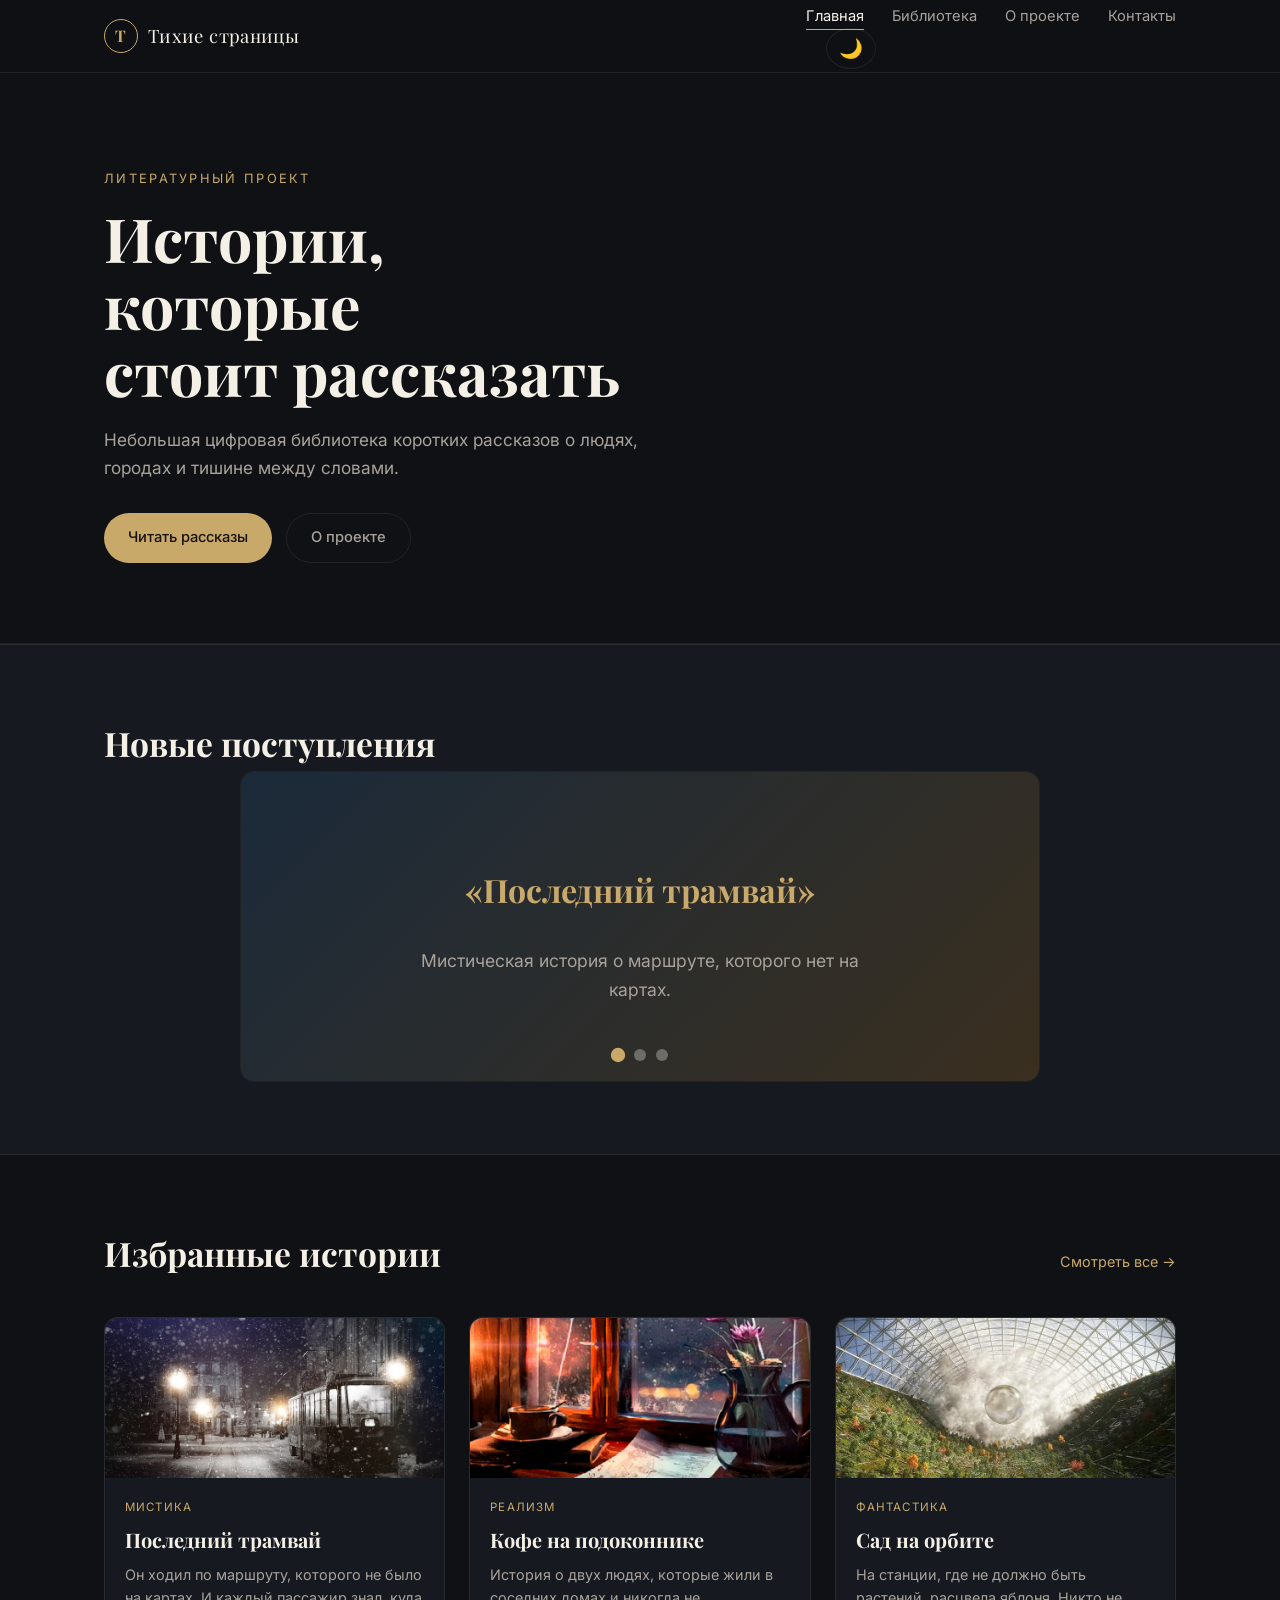
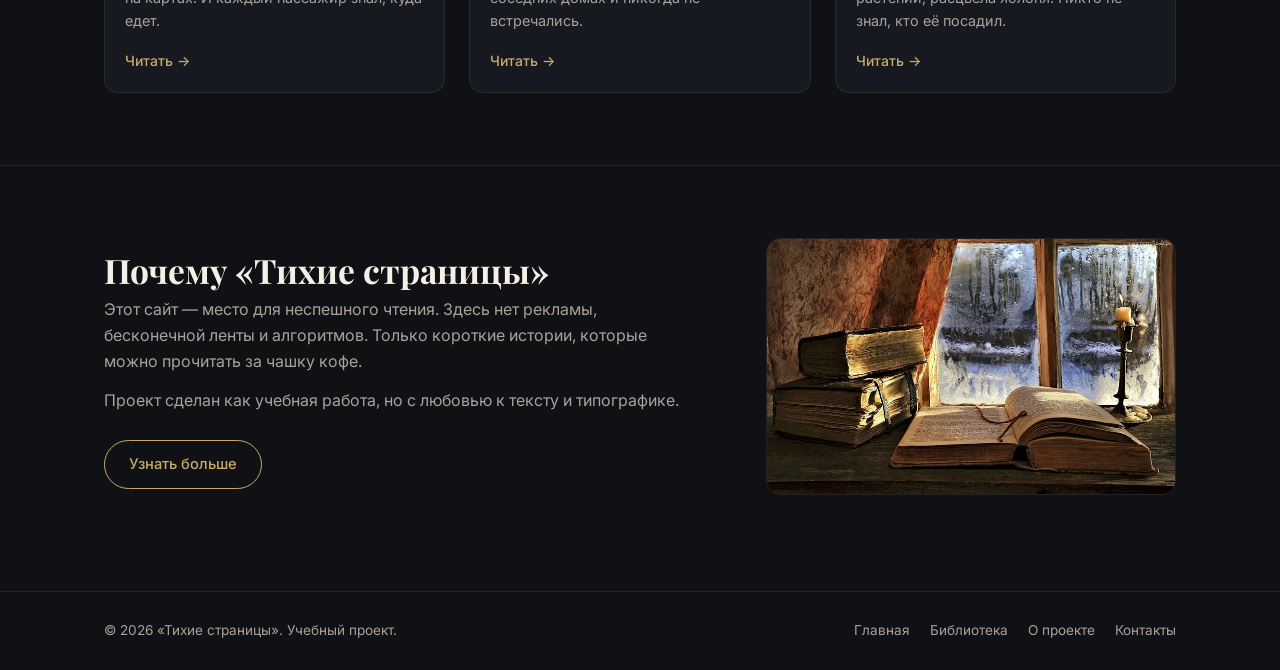
==== commit 8eff8e84: "index.html" ====
--- a/index.html
+++ b/index.html
@@ -1,168 +1,134 @@
 <html lang="ru">
 <head>
-    <meta charset="UTF-8">
-    <meta name="viewport" content="width=device-width, initial-scale=1.0">
-    <title>Тихие страницы — истории и рассказы</title>
-    <link rel="preconnect" href="https://fonts.googleapis.com">
-    <link rel="preconnect" href="https://fonts.gstatic.com" crossorigin>
-    <link href="https://fonts.googleapis.com/css2?family=Inter:wght@400;500;600&family=Playfair+Display:ital,wght@0,600;0,700;1,600&display=swap" rel="stylesheet">
-    <link rel="stylesheet" href="style.css">
+<meta charset="UTF-8">
+<meta name="viewport" content="width=device-width, initial-scale=1.0">
+<title>Тихие страницы — истории и рассказы</title>
+<link rel="preconnect" href="https://fonts.googleapis.com">
+<link rel="preconnect" href="https://fonts.gstatic.com" crossorigin>
+<link href="https://fonts.googleapis.com/css2?family=Inter:wght@400;500;600&family=Playfair+Display:ital,wght@0,600;0,700;1,600&display=swap" rel="stylesheet">
+<link rel="stylesheet" href="style.css">
 </head>
 <body>
-
-    <header class="site-header">
-        <div class="container header-inner">
-            <a href="index.html" class="logo">
-                <span class="logo-mark">Т</span>
-                <span class="logo-text">Тихие страницы</span>
-            </a>
-
-            <nav class="main-nav" aria-label="Основная навигация">
-                <ul>
-                    <li><a href="index.html" class="active">Главная</a></li>
-                    <li><a href="stories.html">Библиотека</a></li>
-                    <li><a href="about.html">О проекте</a></li>
-                    <li><a href="contact.html">Контакты</a></li>
-                </ul>
-          <button id="theme-toggle" class="theme-btn" title="Сменить тему">🌙</button> 
- </nav>
-        </div>
-    </header>
-
-    <main>
-
-        <section class="hero">
-            <div class="container hero-inner">
-                <p class="hero-kicker">Литературный проект</p>
-                <h1 class="hero-title">Истории, которые<br>стоит рассказать</h1>
-                <p class="hero-subtitle">
-                    Небольшая цифровая библиотека коротких рассказов о людях, городах и тишине между словами.
-                </p>
-                <div class="hero-actions">
-                    <a href="stories.html" class="btn btn-primary">Читать рассказы</a>
-                    <a href="about.html" class="btn btn-ghost">О проекте</a>
-                </div>
-            </div>
-<!-- АДАПТИВНЫЙ СЛАЙДЕР -->
-        <section class="slider-section section">
-            <div class="container">
-                <h2 class="section-title">Новые поступления</h2>
-                <div class="slider-container">
-                    <input type="radio" name="slider" id="slide1" checked>
-                    <input type="radio" name="slider" id="slide2">
-                    <input type="radio" name="slider" id="slide3">
-                    
-                    <div class="slides">
-                        <div class="slide slide-content-1">
-                            <h3>«Последний трамвай»</h3>
-                            <p>Мистическая история о маршруте, которого нет на картах.</p>
-                        </div>
-                        <div class="slide slide-content-2">
-                            <h3>«Сад на орбите»</h3>
-                            <p>Фантастика о том, как на космической станции расцвела яблоня.</p>
-                        </div>
-                        <div class="slide slide-content-3">
-                            <h3>«Кофе на подоконнике»</h3>
-                            <p>Тёплая история о двух людях, живущих в соседних домах.</p>
-                        </div>
-                    </div>
-                    
-                    <div class="slider-nav">
-                        <label for="slide1"></label>
-                        <label for="slide2"></label>
-                        <label for="slide3"></label>
-                    </div>
-                </div>
-            </div>
-        </section>
-        </section>
-
-        <section class="featured section">
-            <div class="container">
-                <div class="section-head">
-                    <h2 class="section-title">Избранные истории</h2>
-                    <a href="stories.html" class="link-more">Смотреть все →</a>
-                </div>
-
-                <div class="card-grid">
-
-                    <article class="story-card">
-                        <!-- картинка: ночной старый трамвай на пустой улице -->
-                        <img class="card-cover" src="cover-tram.jpg" alt="Ночной старый трамвай" loading="lazy">
-                        <div class="card-body">
-                            <span class="card-tag">Мистика</span>
-                            <h3 class="card-title">Последний трамвай</h3>
-                            <p class="card-excerpt">
-                                Он ходил по маршруту, которого не было на картах. И каждый пассажир знал, куда едет.
-                            </p>
-                            <a href="#" class="card-link" aria-label="Читать рассказ «Последний трамвай»">Читать →</a>
-                        </div>
-                    </article>
-
-                    <article class="story-card">
-                        <!-- картинка: чашка кофе на подоконнике утром -->
-                        <img class="card-cover" src="cover-coffee.jpg" alt="Чашка кофе на подоконнике" loading="lazy">
-                        <div class="card-body">
-                            <span class="card-tag">Реализм</span>
-                            <h3 class="card-title">Кофе на подоконнике</h3>
-                            <p class="card-excerpt">
-                                История о двух людях, которые жили в соседних домах и никогда не встречались.
-                            </p>
-                            <a href="#" class="card-link" aria-label="Читать рассказ «Кофе на подоконнике»">Читать →</a>
-                        </div>
-                    </article>
-
-                    <article class="story-card">
-                        <!-- картинка: растение на космической станции -->
-                        <img class="card-cover" src="cover-orbit.jpg" alt="Растение на космической станции" loading="lazy">
-                        <div class="card-body">
-                            <span class="card-tag">Фантастика</span>
-                            <h3 class="card-title">Сад на орбите</h3>
-                            <p class="card-excerpt">
-                                На станции, где не должно быть растений, расцвела яблоня. Никто не знал, кто её посадил.
-                            </p>
-                            <a href="#" class="card-link" aria-label="Читать рассказ «Сад на орбите»">Читать →</a>
-                        </div>
-                    </article>
-
-                </div>
-            </div>
-        </section>
-
-        <section class="about-preview section">
-            <div class="container about-preview-inner">
-                <div class="about-text">
-                    <h2 class="section-title">Почему «Тихие страницы»</h2>
-                    <p>
-                        Этот сайт — место для неспешного чтения. Здесь нет рекламы, бесконечной ленты и алгоритмов.
-                        Только короткие истории, которые можно прочитать за чашку кофе.
-                    </p>
-                    <p>
-                        Проект сделан как учебная работа, но с любовью к тексту и типографике.
-                    </p>
-                    <a href="about.html" class="btn btn-outline">Узнать больше</a>
-                </div>
-
-                <div class="about-visual">
-                    <!-- картинка: раскрытая книга на столе при тёплом свете -->
-                    <img class="about-visual-img" src="about-visual.jpg" alt="Раскрытая книга на столе" loading="lazy">
-                </div>
-            </div>
-        </section>
-
-    </main>
-
-    <footer class="site-footer">
-        <div class="container footer-inner">
-            <p class="footer-copy">© 2026 «Тихие страницы». Учебный проект.</p>
-            <nav class="footer-nav" aria-label="Навигация в подвале">
-                <a href="index.html">Главная</a>
-                <a href="stories.html">Библиотека</a>
-                <a href="about.html">О проекте</a>
-                <a href="contact.html">Контакты</a>
-            </nav>
-        </div>
-    </footer>
+<header class="site-header">
+<div class="container header-inner">
+<a href="index.html" class="logo">
+<span class="logo-mark">Т</span>
+<span class="logo-text">Тихие страницы</span>
+</a>
+<nav class="main-nav" aria-label="Основная навигация">
+<ul>
+<li><a href="index.html" class="active">Главная</a></li>
+<li><a href="stories.html">Библиотека</a></li>
+<li><a href="about.html">О проекте</a></li>
+<li><a href="contact.html">Контакты</a></li>
+</ul>
+<button id="theme-toggle" class="theme-btn" title="Сменить тему">🌙</button>
+</nav>
+</div>
+</header>
+<main>
+<section class="hero">
+<div class="container hero-inner">
+<p class="hero-kicker">Литературный проект</p>
+<h1 class="hero-title">Истории, которые<br>стоит рассказать</h1>
+<p class="hero-subtitle">Небольшая цифровая библиотека коротких рассказов о людях, городах и тишине между словами.</p>
+<div class="hero-actions">
+<a href="stories.html" class="btn btn-primary">Читать рассказы</a>
+<a href="about.html" class="btn btn-ghost">О проекте</a>
+</div>
+</div>
+</section>
+<section class="slider-section section">
+<div class="container">
+<h2 class="section-title">Новые поступления</h2>
+<div class="slider-container">
+<input type="radio" name="slider" id="slide1" checked>
+<input type="radio" name="slider" id="slide2">
+<input type="radio" name="slider" id="slide3">
+<div class="slides">
+<div class="slide slide-content-1">
+<h3>«Последний трамвай»</h3>
+<p>Мистическая история о маршруте, которого нет на картах.</p>
+</div>
+<div class="slide slide-content-2">
+<h3>«Сад на орбите»</h3>
+<p>Фантастика о том, как на космической станции расцвела яблоня.</p>
+</div>
+<div class="slide slide-content-3">
+<h3>«Кофе на подоконнике»</h3>
+<p>Тёплая история о двух людях, живущих в соседних домах.</p>
+</div>
+</div>
+<div class="slider-nav">
+<label for="slide1"></label>
+<label for="slide2"></label>
+<label for="slide3"></label>
+</div>
+</div>
+</div>
+</section>
+<section class="featured section">
+<div class="container">
+<div class="section-head">
+<h2 class="section-title">Избранные истории</h2>
+<a href="stories.html" class="link-more">Смотреть все →</a>
+</div>
+<div class="card-grid">
+<article class="story-card">
+<img class="card-cover" src="cover-tram.jpg" alt="Ночной старый трамвай" loading="lazy">
+<div class="card-body">
+<span class="card-tag">Мистика</span>
+<h3 class="card-title">Последний трамвай</h3>
+<p class="card-excerpt">Он ходил по маршруту, которого не было на картах. И каждый пассажир знал, куда едет.</p>
+<a href="#" class="card-link" aria-label="Читать рассказ «Последний трамвай»">Читать →</a>
+</div>
+</article>
+<article class="story-card">
+<img class="card-cover" src="cover-coffee.jpg" alt="Чашка кофе на подоконнике" loading="lazy">
+<div class="card-body">
+<span class="card-tag">Реализм</span>
+<h3 class="card-title">Кофе на подоконнике</h3>
+<p class="card-excerpt">История о двух людях, которые жили в соседних домах и никогда не встречались.</p>
+<a href="#" class="card-link" aria-label="Читать рассказ «Кофе на подоконнике»">Читать →</a>
+</div>
+</article>
+<article class="story-card">
+<img class="card-cover" src="cover-orbit.jpg" alt="Растение на космической станции" loading="lazy">
+<div class="card-body">
+<span class="card-tag">Фантастика</span>
+<h3 class="card-title">Сад на орбите</h3>
+<p class="card-excerpt">На станции, где не должно быть растений, расцвела яблоня. Никто не знал, кто её посадил.</p>
+<a href="#" class="card-link" aria-label="Читать рассказ «Сад на орбите»">Читать →</a>
+</div>
+</article>
+</div>
+</div>
+</section>
+<section class="about-preview section">
+<div class="container about-preview-inner">
+<div class="about-text">
+<h2 class="section-title">Почему «Тихие страницы»</h2>
+<p>Этот сайт — место для неспешного чтения. Здесь нет рекламы, бесконечной ленты и алгоритмов. Только короткие истории, которые можно прочитать за чашку кофе.</p>
+<p>Проект сделан как учебная работа, но с любовью к тексту и типографике.</p>
+<a href="about.html" class="btn btn-outline">Узнать больше</a>
+</div>
+<div class="about-visual">
+<img class="about-visual-img" src="about-visual.jpg" alt="Раскрытая книга на столе" loading="lazy">
+</div>
+</div>
+</section>
+</main>
+<footer class="site-footer">
+<div class="container footer-inner">
+<p class="footer-copy">© 2026 «Тихие страницы». Учебный проект.</p>
+<nav class="footer-nav" aria-label="Навигация в подвале">
+<a href="index.html">Главная</a>
+<a href="stories.html">Библиотека</a>
+<a href="about.html">О проекте</a>
+<a href="contact.html">Контакты</a>
+</nav>
+</div>
+</footer>
 <script src="script.js"></script>
 </body>
 </html>
